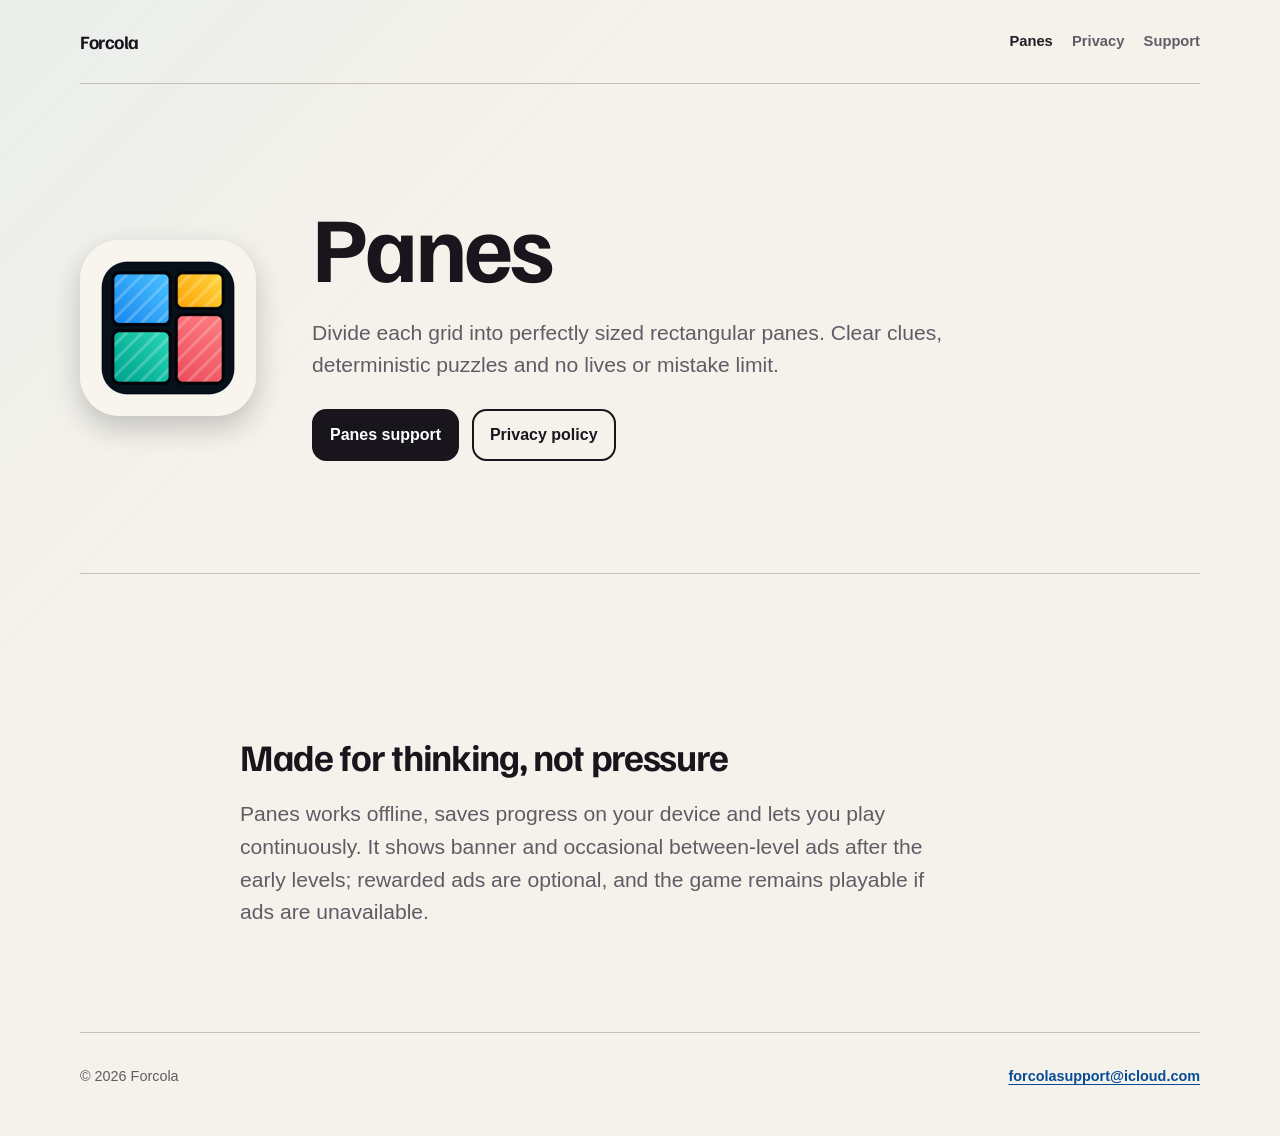
==== panes/index.html @ a82142a1 "Create Forcola publisher and Panes support site" ====
<!doctype html>
<html lang="en-GB">
<head>
    <meta charset="utf-8">
    <meta name="viewport" content="width=device-width, initial-scale=1">
    <meta name="description" content="Panes is a calm, tactile logic game for iPhone, published by Forcola.">
    <meta name="theme-color" content="#f5f2eb" media="(prefers-color-scheme: light)">
    <meta name="theme-color" content="#130f13" media="(prefers-color-scheme: dark)">
    <title>Panes — Forcola</title>
    <link rel="icon" href="/assets/panes-icon-64.png" sizes="64x64">
    <link rel="apple-touch-icon" href="/assets/panes-icon-180.png">
    <link rel="preload" href="/assets/FamiljenGrotesk-Variable.woff2" as="font" type="font/woff2" crossorigin>
    <link rel="stylesheet" href="/assets/site.css">
</head>
<body>
    <!--
    THESIS: Panes is demonstrated through its precise glass identity, not an invented marketing claim.
    OWN-WORLD: Warm neutral ground, heavy lead framing, and bright blue, gold, teal and coral panes.
    STORY: Understand the game, then reach support or its exact privacy terms.
    FIRST VIEWPORT: The icon is the object; the name and one-sentence mechanism sit alongside it.
    FORM: Read-first app overview; scoped extension of the established Panes world; seed key scoped-extension.
    FINISH: unreviewed and undocumented is unfinished; this build ends with the finish review, the verdict, and DESIGN.md
    -->
    <a class="skip-link" href="#content">Skip to content</a>
    <header class="site-header">
        <a class="wordmark" href="/" aria-label="Forcola home">Forcola</a>
        <nav class="site-nav" aria-label="Panes navigation">
            <a href="/panes/" aria-current="page">Panes</a>
            <a href="/panes/privacy/">Privacy</a>
            <a href="/panes/support/">Support</a>
        </nav>
    </header>

    <main id="content">
        <section class="app-hero">
            <img class="app-icon" src="/assets/panes-icon-256.png" width="256" height="256" alt="Panes app icon: four colourful glass panes in a dark frame">
            <div>
                <h1>Panes</h1>
                <p class="lede">Divide each grid into perfectly sized rectangular panes. Clear clues, deterministic puzzles and no lives or mistake limit.</p>
                <div class="action-row">
                    <a class="button-link" href="/panes/support/">Panes support</a>
                    <a class="button-link secondary" href="/panes/privacy/">Privacy policy</a>
                </div>
            </div>
        </section>

        <section class="support-layout" aria-labelledby="made-for-thinking">
            <h2 id="made-for-thinking">Made for thinking, not pressure</h2>
            <p class="lede">Panes works offline, saves progress on your device and lets you play continuously. It shows banner and occasional between-level ads after the early levels; rewarded ads are optional, and the game remains playable if ads are unavailable.</p>
        </section>
    </main>

    <footer class="site-footer">
        <p>© 2026 Forcola</p>
        <p><a href="mailto:forcolasupport@icloud.com">forcolasupport@icloud.com</a></p>
    </footer>
</body>
</html>
---- assets/site.css ----
@font-face {
    font-family: "Familjen Grotesk";
    font-style: normal;
    font-weight: 400 700;
    font-display: swap;
    src: url("/assets/FamiljenGrotesk-Variable.woff2") format("woff2-variations");
}

:root {
    color-scheme: light dark;
    --accent: #0a5fbd;
    --accent-strong: #084c95;
    --background: #f5f2eb;
    --border: #c8c0b5;
    --card: #fffdf8;
    --coral: #f65759;
    --focus: #925700;
    --gold: #e9a815;
    --lead: #18151d;
    --muted: #625b66;
    --sky: #299ee8;
    --teal: #16ad99;
    --text: #211d25;
    --shadow: 0 18px 50px rgba(30, 24, 36, 0.12);
    --wide: min(70rem, calc(100% - 2rem));
}

* {
    box-sizing: border-box;
}

html {
    background: var(--background);
    scroll-behavior: smooth;
}

body {
    min-height: 100vh;
    margin: 0;
    background:
        linear-gradient(135deg, rgba(41, 158, 232, 0.055), transparent 30rem),
        var(--background);
    color: var(--text);
    font-family: -apple-system, BlinkMacSystemFont, "Segoe UI", sans-serif;
    font-size: 1rem;
    line-height: 1.65;
    text-rendering: optimizeLegibility;
}

::selection {
    background: var(--gold);
    color: var(--lead);
}

a {
    color: var(--accent-strong);
    font-weight: 650;
    text-decoration-thickness: 0.09em;
    text-underline-offset: 0.18em;
}

a:hover {
    text-decoration-thickness: 0.14em;
}

a:focus-visible,
summary:focus-visible {
    border-radius: 0.2rem;
    outline: 0.2rem solid var(--focus);
    outline-offset: 0.24rem;
}

.skip-link {
    position: fixed;
    z-index: 20;
    top: 0.75rem;
    left: 0.75rem;
    padding: 0.65rem 0.9rem;
    border-radius: 0.65rem;
    background: var(--lead);
    color: white;
    transform: translateY(-180%);
}

.skip-link:focus {
    transform: translateY(0);
}

.site-header {
    width: var(--wide);
    min-height: 5.25rem;
    margin: 0 auto;
    display: flex;
    align-items: center;
    justify-content: space-between;
    gap: 1.5rem;
    border-bottom: 1px solid var(--border);
}

.wordmark {
    color: var(--lead);
    font-family: "Familjen Grotesk", -apple-system, BlinkMacSystemFont, sans-serif;
    font-size: 1.18rem;
    font-weight: 700;
    letter-spacing: -0.025em;
    text-decoration: none;
}

.site-nav {
    display: flex;
    align-items: center;
    gap: 1.2rem;
}

.site-nav a {
    color: var(--muted);
    font-size: 0.92rem;
    text-decoration: none;
}

.site-nav a[aria-current="page"],
.site-nav a:hover {
    color: var(--text);
}

.publisher-hero,
.app-hero,
.reading-layout,
.support-layout {
    width: var(--wide);
    margin-inline: auto;
}

.publisher-hero {
    min-height: calc(100vh - 5.25rem);
    display: grid;
    grid-template-columns: minmax(0, 1fr) minmax(18rem, 0.78fr);
    align-items: center;
    gap: clamp(3rem, 8vw, 8rem);
    padding-block: clamp(4rem, 10vw, 8rem);
}

.publisher-copy {
    max-width: 43rem;
}

h1,
h2,
h3 {
    margin: 0;
    color: var(--lead);
    font-family: "Familjen Grotesk", -apple-system, BlinkMacSystemFont, sans-serif;
    line-height: 1.06;
    letter-spacing: -0.035em;
}

h1 {
    max-width: 12ch;
    font-size: clamp(3.2rem, 9vw, 5.8rem);
    font-weight: 700;
}

h2 {
    margin-top: 3.75rem;
    font-size: clamp(1.7rem, 4vw, 2.35rem);
    font-weight: 700;
}

h3 {
    margin-top: 2.25rem;
    font-size: 1.2rem;
    font-weight: 700;
}

.lede {
    max-width: 59ch;
    margin: 1.4rem 0 0;
    color: var(--muted);
    font-size: clamp(1.1rem, 2.2vw, 1.32rem);
    line-height: 1.55;
}

.app-feature {
    position: relative;
    padding: clamp(1.25rem, 4vw, 2.2rem);
    overflow: hidden;
    border: 1px solid var(--border);
    border-radius: 2.25rem;
    background: var(--card);
    box-shadow: var(--shadow);
}

.app-feature::after {
    position: absolute;
    right: -2.6rem;
    bottom: -2.9rem;
    width: 10rem;
    height: 10rem;
    border: 0.75rem solid var(--lead);
    border-radius: 2.5rem;
    background:
        linear-gradient(
            to bottom,
            var(--sky) 0 58%,
            var(--lead) 58% calc(58% + 0.75rem),
            var(--teal) calc(58% + 0.75rem)
        ) 0 0 / calc(54% - 0.375rem) 100% no-repeat,
        linear-gradient(
            to bottom,
            var(--gold) 0 42%,
            var(--lead) 42% calc(42% + 0.75rem),
            var(--coral) calc(42% + 0.75rem)
        ) 100% 0 / calc(46% - 0.375rem) 100% no-repeat,
        var(--lead);
    box-shadow: inset 0 0 0 0.14rem rgba(255, 255, 255, 0.45);
    content: "";
    opacity: 0.18;
    transform: rotate(-7deg);
}

.app-icon {
    display: block;
    width: clamp(6.5rem, 25vw, 9rem);
    height: auto;
    border-radius: 22.5%;
    box-shadow: 0 12px 28px rgba(24, 21, 29, 0.22);
}

.app-feature h2 {
    margin-top: 1.7rem;
}

.app-feature p {
    max-width: 37ch;
    margin: 0.8rem 0 0;
    color: var(--muted);
}

.action-row {
    position: relative;
    z-index: 1;
    display: flex;
    flex-wrap: wrap;
    gap: 0.8rem;
    margin-top: 1.7rem;
}

.button-link {
    display: inline-flex;
    min-height: 3rem;
    align-items: center;
    justify-content: center;
    padding: 0.65rem 1rem;
    border: 2px solid var(--lead);
    border-radius: 0.9rem;
    background: var(--lead);
    color: white;
    font-weight: 750;
    text-decoration: none;
    transition: box-shadow 180ms ease-out, transform 180ms ease-out;
}

.button-link.secondary {
    background: transparent;
    color: var(--lead);
}

.button-link:hover {
    box-shadow: 0 9px 18px rgba(24, 21, 29, 0.18);
    transform: translateY(-2px);
}

.app-hero {
    display: grid;
    grid-template-columns: auto minmax(0, 1fr);
    align-items: center;
    gap: clamp(1.6rem, 5vw, 3.5rem);
    padding-block: clamp(3.5rem, 9vw, 7rem);
    border-bottom: 1px solid var(--border);
}

.app-hero .app-icon {
    width: clamp(7rem, 18vw, 11rem);
}

.app-hero h1 {
    max-width: none;
}

.reading-layout {
    display: grid;
    grid-template-columns: 15rem minmax(0, 45rem);
    justify-content: center;
    gap: clamp(2.5rem, 7vw, 6rem);
    padding-block: clamp(3.5rem, 8vw, 6rem);
}

.reading-nav {
    position: sticky;
    top: 1.5rem;
    grid-column: 1;
    grid-row: 1 / span 2;
    align-self: start;
    padding-top: 0.4rem;
}

.reading-nav strong {
    display: block;
    color: var(--lead);
}

.reading-nav ul {
    margin: 0.8rem 0 0;
    padding: 0;
    list-style: none;
}

.reading-nav li + li {
    margin-top: 0.45rem;
}

.reading-nav a {
    color: var(--muted);
    font-size: 0.9rem;
    text-decoration: none;
}

.reading-nav a:hover {
    color: var(--text);
    text-decoration: underline;
}

.reading-intro,
.reading-content {
    grid-column: 2;
}

.reading-intro {
    grid-row: 1;
}

.reading-content {
    grid-row: 2;
    max-width: 72ch;
}

.reading-intro h1 {
    max-width: none;
    font-size: clamp(2.6rem, 7vw, 4.8rem);
}

.reading-intro .updated {
    margin: 1rem 0 0;
    color: var(--muted);
    font-variant-numeric: tabular-nums;
}

.reading-content p,
.reading-content li {
    max-width: 72ch;
}

.reading-content ul {
    padding-left: 1.3rem;
}

.reading-content li + li {
    margin-top: 0.55rem;
}

.reading-content section {
    scroll-margin-top: 2rem;
}

.plain-table {
    width: 100%;
    margin-top: 1.2rem;
    border-collapse: collapse;
    font-size: 0.94rem;
}

.plain-table th,
.plain-table td {
    padding: 0.85rem 0;
    border-bottom: 1px solid var(--border);
    text-align: left;
    vertical-align: top;
}

.plain-table th {
    width: 31%;
    padding-right: 1.4rem;
    color: var(--lead);
}

.note {
    margin-top: 2rem;
    padding: 1.15rem 1.25rem;
    border: 1px solid var(--border);
    border-radius: 1rem;
    background: var(--card);
}

.support-layout {
    max-width: 50rem;
    padding-block: clamp(3.5rem, 8vw, 7rem);
}

.support-layout h1 {
    max-width: none;
    font-size: clamp(2.8rem, 8vw, 5rem);
}

.contact-panel {
    margin-top: 2.4rem;
    padding: clamp(1.3rem, 4vw, 2rem);
    border-radius: 1.5rem;
    background: var(--lead);
    color: white;
}

.contact-panel h2 {
    margin: 0;
    color: white;
}

.contact-panel p {
    color: #e5dfe8;
}

.contact-panel a {
    color: #8ccaff;
}

.faq-list {
    margin-top: 3.5rem;
    border-top: 1px solid var(--border);
}

.faq-list details {
    border-bottom: 1px solid var(--border);
}

.faq-list summary {
    padding: 1.25rem 2rem 1.25rem 0;
    color: var(--lead);
    font-size: 1.08rem;
    font-family: "Familjen Grotesk", -apple-system, BlinkMacSystemFont, sans-serif;
    font-weight: 700;
    cursor: pointer;
}

.faq-list details p,
.faq-list details ul {
    max-width: 68ch;
    margin-top: 0;
    padding-bottom: 1.3rem;
    color: var(--muted);
}

.site-footer {
    width: var(--wide);
    margin: 0 auto;
    padding: 2rem 0 3rem;
    border-top: 1px solid var(--border);
    display: flex;
    align-items: baseline;
    justify-content: space-between;
    gap: 1.5rem;
    color: var(--muted);
    font-size: 0.9rem;
}

.site-footer p {
    margin: 0;
}

@media (max-width: 760px) {
    .site-header {
        min-height: 4.5rem;
    }

    .site-nav {
        gap: 0.8rem;
    }

    .publisher-hero,
    .app-hero,
    .reading-layout {
        grid-template-columns: 1fr;
    }

    .publisher-hero {
        min-height: auto;
        gap: 3.5rem;
        padding-block: 3.5rem 5rem;
    }

    .app-hero {
        justify-items: start;
    }

    .reading-layout {
        gap: 2rem;
    }

    .reading-intro,
    .reading-content,
    .reading-nav {
        position: static;
        grid-column: 1;
        grid-row: auto;
    }

    .reading-nav {
        padding: 0 0 1.2rem;
        border-bottom: 1px solid var(--border);
    }

    .reading-nav ul {
        display: flex;
        flex-wrap: wrap;
        gap: 0.35rem 0.9rem;
    }

    .reading-nav li + li {
        margin: 0;
    }

    .plain-table,
    .plain-table tbody,
    .plain-table tr,
    .plain-table th,
    .plain-table td {
        display: block;
        width: 100%;
    }

    .plain-table th {
        padding-bottom: 0.15rem;
        border-bottom: 0;
    }

    .plain-table td {
        padding-top: 0;
    }

    .site-footer {
        display: block;
    }

    .site-footer p + p {
        margin-top: 0.5rem;
    }
}

@media (prefers-color-scheme: dark) {
    :root {
        --accent: #6eb9ff;
        --accent-strong: #8ccaff;
        --background: #130f13;
        --border: #4d454e;
        --card: #241e25;
        --focus: #ffc34d;
        --lead: #f5edf6;
        --muted: #c8bec9;
        --text: #f2ebf2;
        --shadow: 0 20px 52px rgba(0, 0, 0, 0.38);
    }

    body {
        background:
            linear-gradient(135deg, rgba(41, 158, 232, 0.09), transparent 30rem),
            var(--background);
    }

    .app-icon {
        box-shadow: 0 12px 30px rgba(0, 0, 0, 0.55);
    }

    .button-link {
        border-color: #f5edf6;
        background: #f5edf6;
        color: #18151d;
    }

    .button-link.secondary {
        background: transparent;
        color: #f5edf6;
    }

    .contact-panel {
        background: #050507;
    }
}

@media (prefers-reduced-motion: reduce) {
    html {
        scroll-behavior: auto;
    }

    *,
    *::before,
    *::after {
        scroll-behavior: auto !important;
        transition-duration: 0.01ms !important;
    }
}
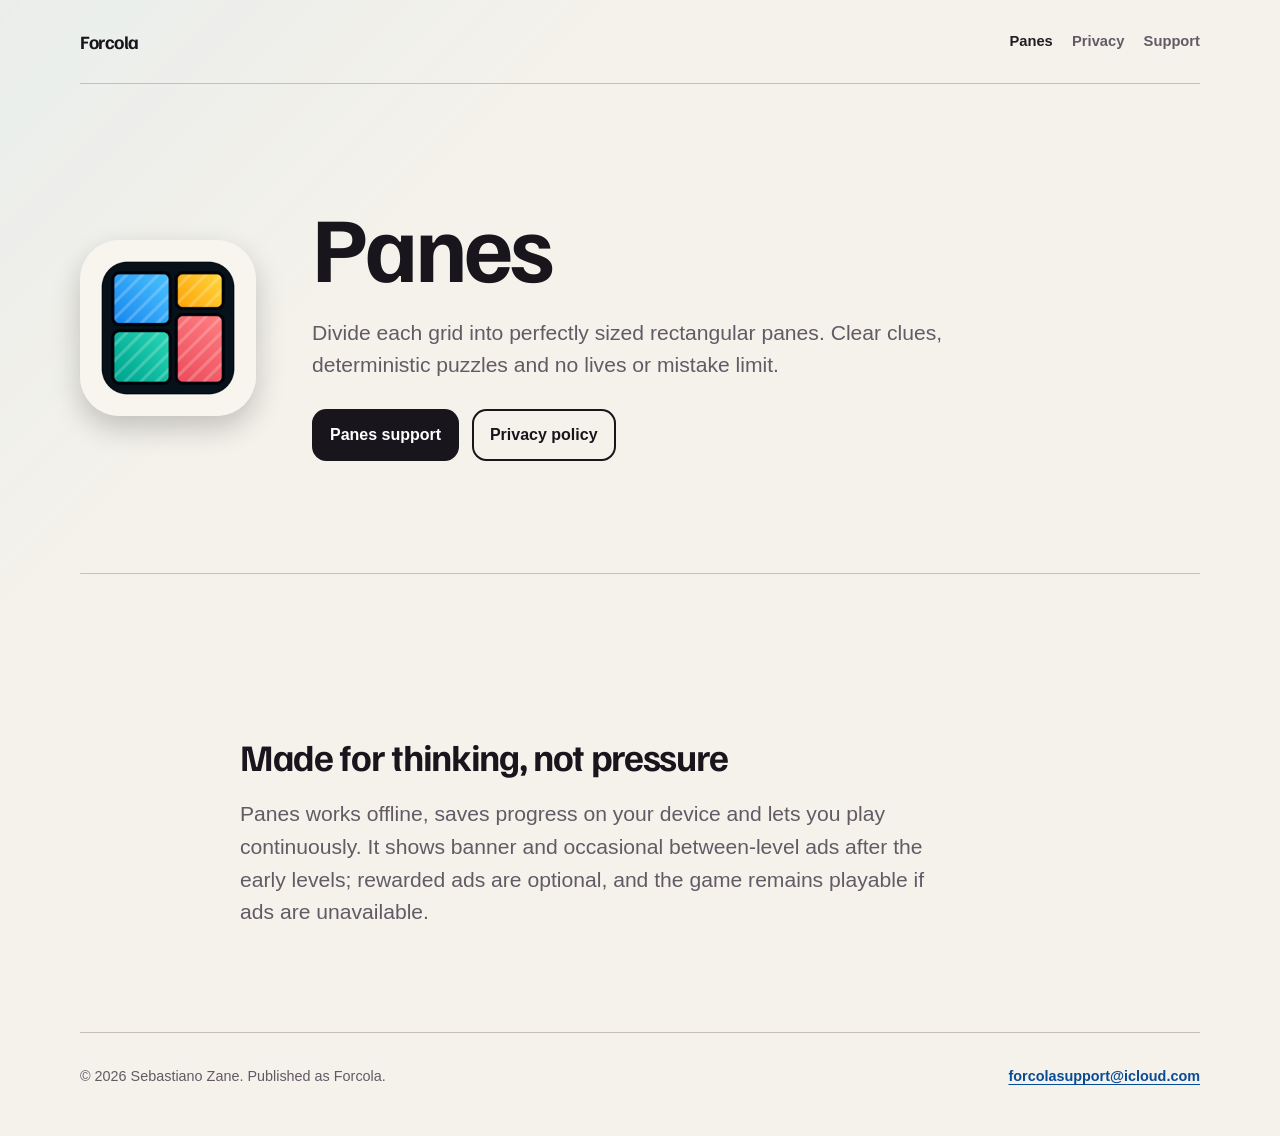
==== commit 856b5163: "Publishing copyright ammendments" ====
--- a/panes/index.html
+++ b/panes/index.html
@@ -51,7 +51,7 @@
     </main>
 
     <footer class="site-footer">
-        <p>© 2026 Forcola</p>
+        <p>© 2026 Sebastiano Zane. Published as Forcola.</p>
         <p><a href="mailto:forcolasupport@icloud.com">forcolasupport@icloud.com</a></p>
     </footer>
 </body>
